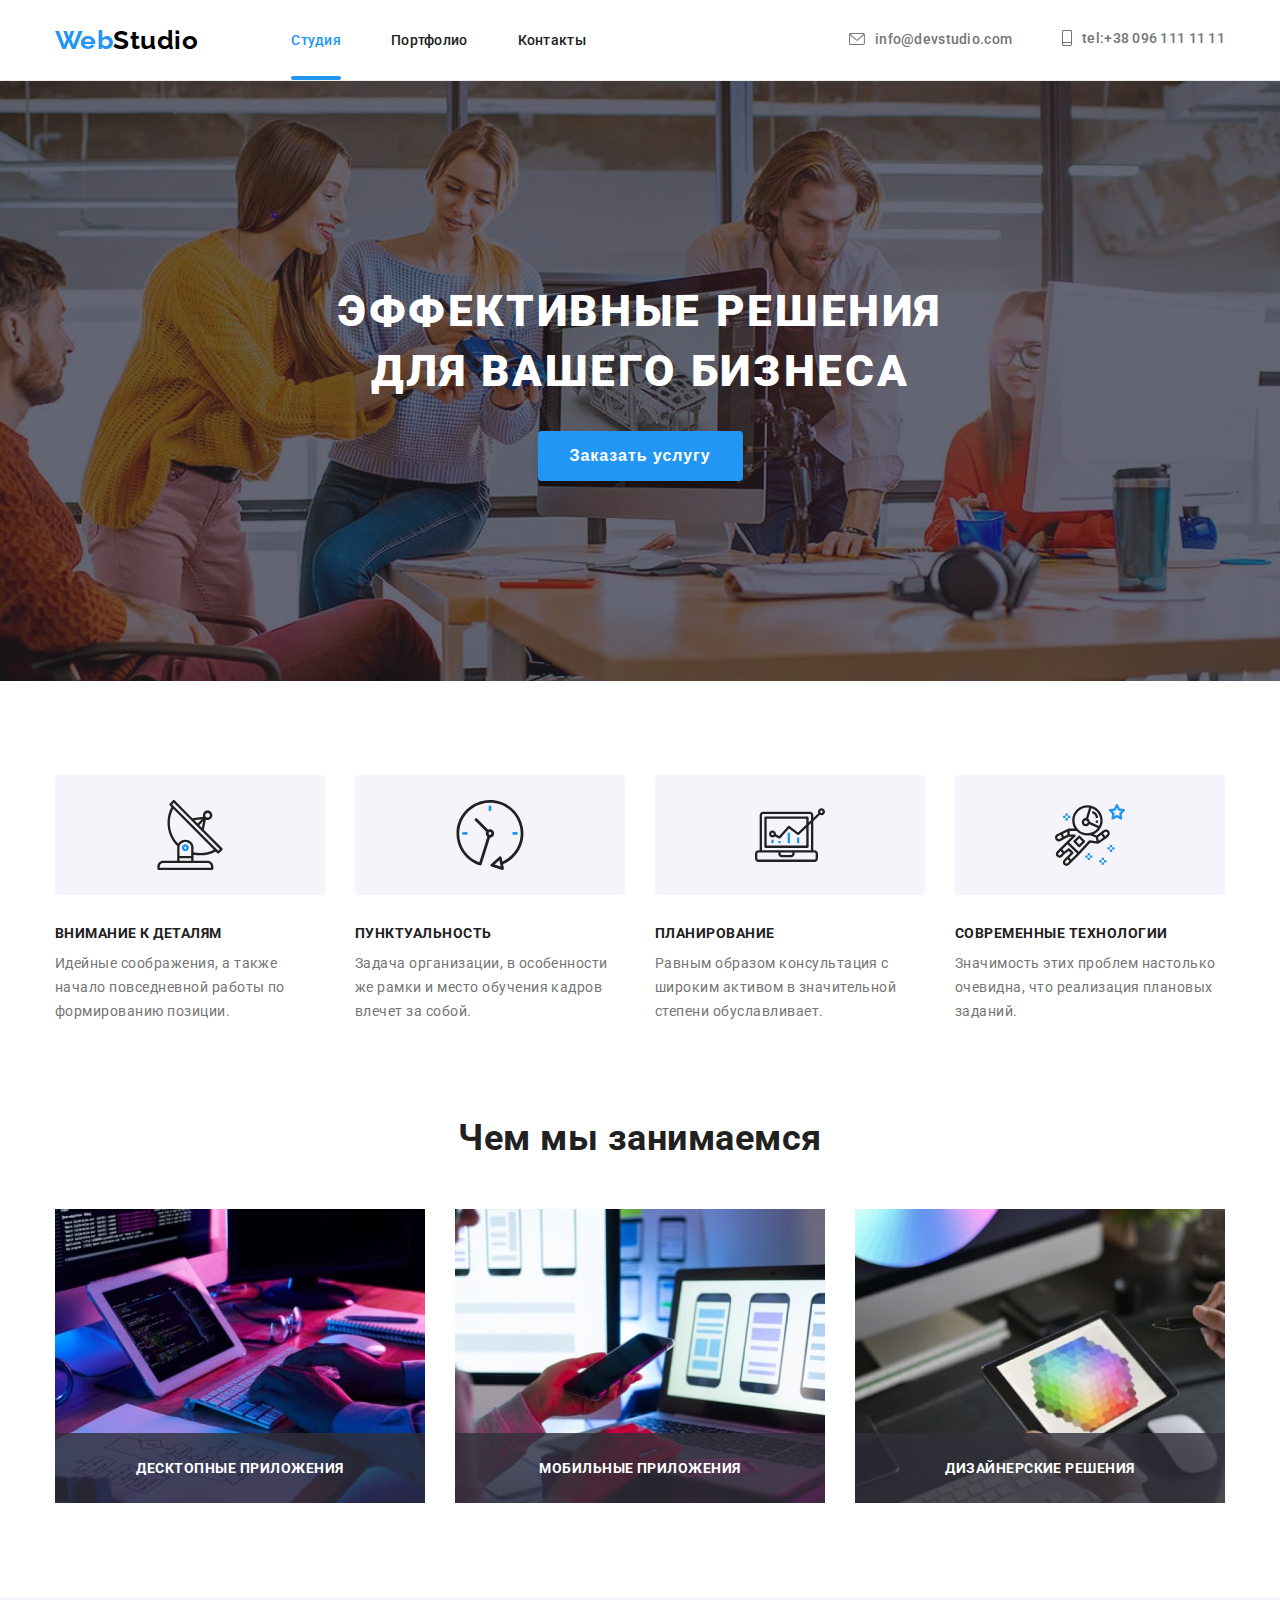
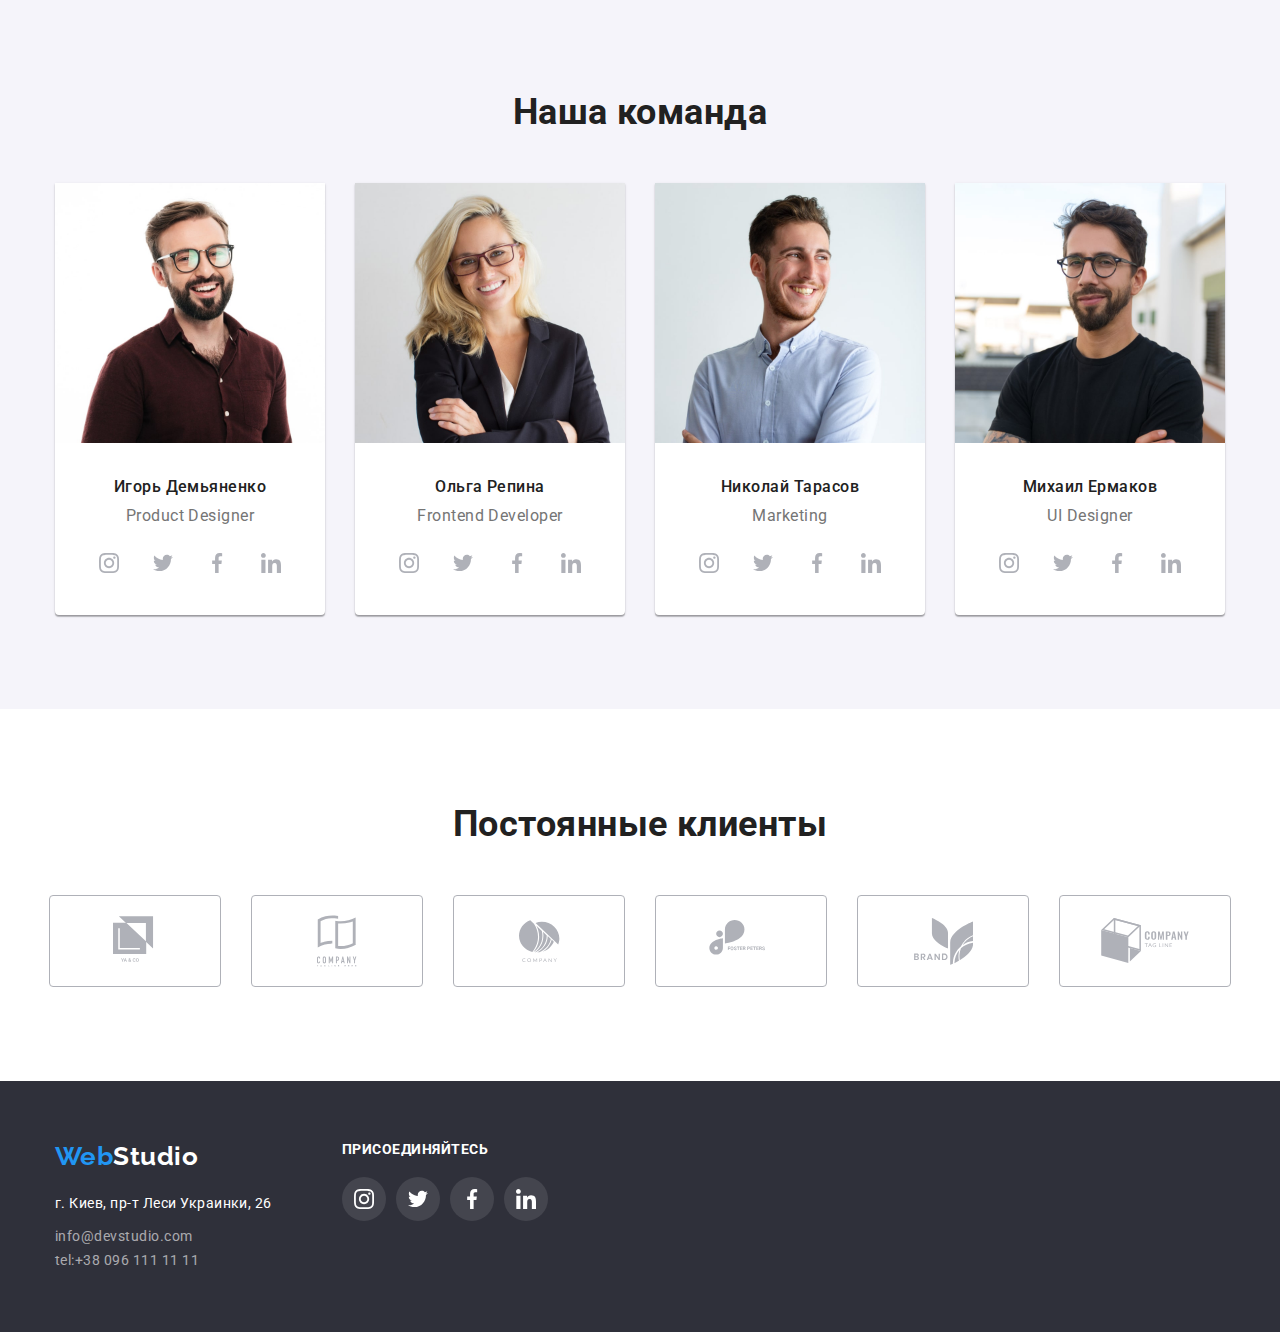
==== index.html @ bacd763f "клон репозитория 5" ====
<!DOCTYPE html>
<html lang="ru">
<head>
    
    <meta charset="UTF-8">
    <meta name="viewport" content="width=device-width, initial-scale=1.0">
    <title>Document</title>
    <link rel="stylesheet" href="https://cdnjs.com/libraries/modern-normalize" />
    <link rel="stylesheet" href="style.css" />
    <link rel="preconnect" href="https://fonts.gstatic.com">
    <link rel="preconnect" href="https://fonts.gstatic.com">
    <link href="https://fonts.googleapis.com/css2?family=Raleway:wght@700&family=Roboto:wght@400;500;700;900&display=swap"
        rel="stylesheet">
</head>
<body>
    <header>
        <!--Шапка сайта-->
        <div class="container main-nav">
        <nav class="all-nav">
        <a class="logo-header" href="index.html">Web<span class="logo-studio">Studio</span></a>
            <ul class="site-nav">
                <li class="list-nav"> <a class="nav-link current" href="index.html">Студия</a> </li>
                <li class="list-nav"> <a class="nav-link" href="portfolio.html">Портфолио</a>  </li>
                <li class="list-nav"> <a class="nav-link" href="">Контакты</a> </li>
            </ul>
        </nav>
    
        <ul class="nav-contacts">
            <li class="list-nav"> 
                <a class="contacts" href="mailto:info@devstudio.com">
                  <svg class="icon-contacts" width="16" height="12">
                      <use href="images/symbol-defs.svg#icon-envelope"></use>
                  </svg>  
                    info@devstudio.com </a> 
            </li>

            <li class="list-nav"> 
                <a class="contacts" href="tel:+380961111111"> 
                <svg class="icon-contacts" width="10" height="16">
                    <use href="images/symbol-defs.svg#icon-smartphone"></use>
                </svg>
                    tel:+38 096 111 11 11</a>
            </li>
        </ul>
        </div>
    </header>
<main>
    <!--блок герой-->
    <div class="overlay">
    <section class="hero-section" >
      <div class="container">
         <h1 class="hero-title"> Эффективные решения<br>для вашего бизнеса </h1>
        <button class="btn" type="button" data-modal-open> Заказать услугу </button>

        <!--Модальное окно-->

        <div class="backdrop is-hidden" data-modal>
            <div class="modal">
                
                <button class="btn-close" data-modal-close>
                   <img src="images/close.svg" alt="иконка закрыть">
                </button>
                
            </div>

        </div>


    </div>
    </section>
    </div>
    <section class="section-pluses">
        <!--Наши преимущества-->
        <div class="container">
        <h2 class="our-pluses">Наши преимущества</h2>
        <!--Нет на макете, будет потом скрыт-->
        <ul class="list-of-pluses">
            <li class="item-of-pluses">
               <div class="ground-of-icons">
                <svg class="icons-of-pluses">
                    <use href="images/symbol-defs.svg#icon-antenna-1"> </use>
                </svg>
            </div>
                <h3 class="comands-pluses">Внимание к деталям</h3>
                <p class="description-pluses"> Идейные соображения, а также начало повседневной работы по формированию позиции. </p>
            </li>
            <li class="item-of-pluses">
                <div class="ground-of-icons">
                <svg class="icons-of-pluses">
                    <use href="images/symbol-defs.svg#icon-clock-1"> </use>
                </svg>
                </div>
                <h3 class="comands-pluses">Пунктуальность</h3>
                <p class="description-pluses">Задача организации, в особенности же рамки и место обучения кадров влечет за собой.</p>
            </li>
            <li class="item-of-pluses">
                <div class="ground-of-icons">
                <svg class="icons-of-pluses">
                    <use href="images/symbol-defs.svg#icon-diagram-1"> </use>
                </svg>
                </div>
                <h3 class="comands-pluses">Планирование</h3>
                <p class="description-pluses">Равным образом консультация с широким активом в значительной степени обуславливает.</p>
            </li>
            <li class="item-of-pluses">
                <div class="ground-of-icons">
                <svg class="icons-of-pluses">
                    <use href="images/symbol-defs.svg#icon-astronaut-1"> </use>
                </svg>
                </div>
                <h3 class="comands-pluses">Современные технологии</h3>
                <p class="description-pluses">Значимость этих проблем настолько очевидна, что реализация плановых заданий.</p>
            </li>
        </ul>
        </div>
    </section>

    <!--Чем мы занимаемся-->
    <section class="block-we-do">
        <div class="container"> 
        <h2 class="we-do">Чем мы занимаемся</h2>
        <ul class="list-we-do">
            <li class="item-we-do">
                <div class="picture-title">
                <img src="images/box1-min.jpg" 
                alt="человек вводит алгоритм на планшете"
                width="370" />
                <p class="text-title">Десктопные приложения</p>
                </div>
            </li>
            <li class="item-we-do">
                <div class="picture-title">
                <img src="images/box2-min.jpg" 
                alt="человек держит смартфон"
                width="370" />
                <p class="text-title">Мобильные приложения</p>
                </div>
            </li>
            <li class="item-we-do">
                <div class="picture-title">
                <img src="images/box3-min.jpg" 
                alt="человек подбирает цветовую палитру на планшете"
                width="370" />
                <p class="text-title">Дизайнерские решения</p>
                </div>
            </li>
        </ul>
        </div>
    </section>

<!--Наша команда-->
    <section class="comands">
        <div class="container">
        <h2 class="our-comands">Наша команда</h2>
        <ul class="list-team">
            <li class="item-team">
                <div class="fond-card">
                <img 
                src="images/team_card1-min.jpg" 
                alt="сотрудник №1 мужчина в очках и в рубашке"
                width="270"/>
                <h3 class="name-team">Игорь Демьяненко</h3>
                <p class="profession">Product Designer</p>
                
              
                <ul class="team-link-list">
                    <li class="type-link">
                        <a class="team-soc-link" href="">
                            <svg class="item-soc-link">
                                <use href="images/symbol-defs.svg#icon-instagram-2"></use>
                            </svg>
                        </a>
                    </li>

                    <li class="type-link">
                        <a class="team-soc-link" href="">
                            <svg class="item-soc-link">
                                <use href="images/symbol-defs.svg#icon-twitter-1"></use>
                            </svg>
                        </a>

                    </li>

                    <li class="type-link">
                        <a class="team-soc-link" href="">
                            <svg class="item-soc-link">
                                <use href="images/symbol-defs.svg#icon-facebook-1"></use>
                            </svg>
                        </a>

                    </li>

                    <li class="type-link">
                        <a class="team-soc-link" href="">
                            <svg class="item-soc-link">
                                <use href="images/symbol-defs.svg#icon-linkedin-1"></use>
                            </svg>
                        </a>

                    </li>

                </ul>

              
                </div>
            </li>
            <li class="item-team">
                <div class="fond-card">
                <img 
                src="images/team_card2-min.jpg" 
                alt="сотрудник №2 женщина в очках и в пиджаке" 
                width="270"/>
                <h3 class="name-team">Ольга Репина</h3>
                <p class="profession">Frontend Developer</p>

                <ul class="team-link-list">
                    <li class="type-link">
                        <a class="team-soc-link" href="">
                            <svg class="item-soc-link">
                                <use href="images/symbol-defs.svg#icon-instagram-2"></use>
                            </svg>
                        </a>
                    </li>
                
                    <li class="type-link">
                        <a class="team-soc-link" href="">
                            <svg class="item-soc-link">
                                <use href="images/symbol-defs.svg#icon-twitter-1"></use>
                            </svg>
                        </a>
                
                    </li>
                
                    <li class="type-link">
                        <a class="team-soc-link" href="">
                            <svg class="item-soc-link">
                                <use href="images/symbol-defs.svg#icon-facebook-1"></use>
                            </svg>
                        </a>
                
                    </li>
                
                    <li class="type-link">
                        <a class="team-soc-link" href="">
                            <svg class="item-soc-link">
                                <use href="images/symbol-defs.svg#icon-linkedin-1"></use>
                            </svg>
                        </a>
                
                    </li>
                
                </ul>

                </div>
            </li>
            <li class="item-team">
                <div class="fond-card">
                <img 
                src="images/team_card3-min.jpg" 
                alt="сотрудник №3 мужчина в рубашке"
                width="270"/>           
                <h3 class="name-team">Николай Тарасов</h3>
                <p class="profession">Marketing</p>

                <ul class="team-link-list">
                    <li class="type-link">
                        <a class="team-soc-link" href="">
                            <svg class="item-soc-link">
                                <use href="images/symbol-defs.svg#icon-instagram-2"></use>
                            </svg>
                        </a>
                    </li>
                
                    <li class="type-link">
                        <a class="team-soc-link" href="">
                            <svg class="item-soc-link">
                                <use href="images/symbol-defs.svg#icon-twitter-1"></use>
                            </svg>
                        </a>
                
                    </li>
                
                    <li class="type-link">
                        <a class="team-soc-link" href="">
                            <svg class="item-soc-link">
                                <use href="images/symbol-defs.svg#icon-facebook-1"></use>
                            </svg>
                        </a>
                
                    </li>
                
                    <li class="type-link">
                        <a class="team-soc-link" href="">
                            <svg class="item-soc-link">
                                <use href="images/symbol-defs.svg#icon-linkedin-1"></use>
                            </svg>
                        </a>
                
                    </li>
                
                </ul>

                </div>
            </li>
            <li class="item-team">
                <div class="fond-card">
                <img src="images/team_card4-min.jpg" 
                alt="сотрудник №4 мужчина в очках и в футболке"
                width="270"/>
                <h3 class="name-team">Михаил Ермаков</h3>
                <p class="profession">UI Designer</p>

                <ul class="team-link-list">
                    <li class="type-link">
                        <a class="team-soc-link" href="">
                            <svg class="item-soc-link">
                                <use href="images/symbol-defs.svg#icon-instagram-2"></use>
                            </svg>
                        </a>
                    </li>
                
                    <li class="type-link">
                        <a class="team-soc-link" href="">
                            <svg class="item-soc-link">
                                <use href="images/symbol-defs.svg#icon-twitter-1"></use>
                            </svg>
                        </a>
                
                    </li>
                
                    <li class="type-link">
                        <a class="team-soc-link" href="">
                            <svg class="item-soc-link">
                                <use href="images/symbol-defs.svg#icon-facebook-1"></use>
                            </svg>
                        </a>
                
                    </li>
                
                    <li class="type-link">
                        <a class="team-soc-link" href="">
                            <svg class="item-soc-link">
                                <use href="images/symbol-defs.svg#icon-linkedin-1"></use>
                            </svg>
                        </a>
                
                    </li>
                
                </ul>

                </div>
            </li>
        </ul>
        </div>
    </section>

<!--Постоянные клиенты-->

<section class="regular-clients" >
    <div class="container">
    <h2 class="title-clients">Постоянные клиенты</h2> 
        <ul class="list-clients">
            <li class="client-type">
                <a class="client-link" href="">
                    <svg class="icon-client" width="44.27" height="49.23">
                    <use href="images/symbol-defs.svg#icon-logo-1" ></use>
                    </svg>
                </a>
            </li>

            <li class="client-type">
                <a class="client-link" href="">
                    <svg class="icon-client"  width="40" height="52">
                        <use href="images/symbol-defs.svg#icon-logo-2"></use>
                    </svg>
                </a>
            </li>

            <li class="client-type">
                <a class="client-link" href="">
                    <svg class="icon-client" width="41" height="42.6">
                        <use href="images/symbol-defs.svg#icon-logo-3"></use>
                    </svg>
                </a>
            </li>

            <li class="client-type">
                <a class="client-link" href="">
                    <svg class="icon-client" width="79.66" height="42.02">
                        <use href="images/symbol-defs.svg#icon-logo-4"></use>
                    </svg>
                </a>
            </li>

            <li class="client-type">
                <a class="client-link" href="">
                    <svg class="icon-client" width="59" height="47">
                        <use href="images/symbol-defs.svg#icon-logo-5"></use>
                    </svg>
                </a>
            </li>

            <li class="client-type">
                <a class="client-link" href="">
                    <svg class="icon-client" width="88.48" height="45.44">
                        <use href="images/symbol-defs.svg#icon-logo-6"></use>
                    </svg>
                </a>
            </li>
        </ul>
    </div>
</section>


</main>

<footer class="block-foot">
<div class="container">
    <div class="general-block">
    <div class="general-block1">
        <div class="footer-contacts">
        <a class="logo-footer" href="index.html">Web<span class="logo-studio">Studio</span></a>
        <ul class="foot-address">
            <li>
            <address class="address"> г. Киев, пр-т Леси Украинки, 26 </address>
            </li>
            <li> <a class="foot-contacts" href="mailto:info@devstudio.com"> info@devstudio.com </a> </li>
            <li> <a class="foot-contacts" href="tel:+380961111111"> tel:+38 096 111 11 11 </a> </li>
        </ul>
        </div>
    </div>
   
    <!--добавление блока соц. сети-->


    <div class="general-block2">
    
        
        <h2 class="social-title">Присоединяйтесь</h2>
        
        <ul class="social-list">
            <li class="social-list-links">
                <a class="social-link" href="">
                <svg class="social-items">
                    <use href="images/symbol-defs.svg#icon-instagram-2"></use>
                </svg>
                </a>
            </li>

            <li class="social-list-links">
                <a class="social-link" href="">
                <svg class="social-items">
                    <use href="images/symbol-defs.svg#icon-twitter-1"></use>
                </svg>
                </a>
            </li>

            <li class="social-list-links">
                <a class="social-link"  href="">
                <svg class="social-items">
                    <use href="images/symbol-defs.svg#icon-facebook-1"></use>
                </svg>
                </a>
            </li>

            <li class="social-list-links">
                <a class="social-link" href="">
                <svg class="social-items">
                    <use href="images/symbol-defs.svg#icon-linkedin-1"></use>
                </svg>
                </a>
            </li>
        </ul>
    
    </div>
  

    </div>
</div>
</footer>
<script src="./js/modal.js"></script>   
</body>
</html>
---- style.css ----
:root {
  --background-color: #ffffff;
  --main-text-color: #212121;
  --text-color: #000000;
  --additional-text-color: #757575;
  --active-color: #2196f3;
  --background-hero: #2f303a;
  --background-overlay: #c4c4c4;
  --background-icons: #f5f4fa;
}

body {
  background-color: var(--background-color);
  color: var(--additional-text-color);
  font-family: Roboto, sans-serif;
  font-style: normal;
  font-weight: normal;
  letter-spacing: 0.03em;
  margin: 0;
}

ul,
a {
  list-style: none;
  text-decoration: none;
}

.container {
  width: 1200px;
  margin-left: auto;
  margin-right: auto;
  padding: 0 15px;
  box-sizing: border-box;
}
header {
  border-bottom: 1px solid #ececec;
}
/*шапка сайта*/

li {
  margin: 0;
}
.main-nav,
.all-nav {
  display: flex;
  align-items: center;
}

.site-nav {
  display: flex;
  margin: 0 0 0 93px;
  padding-left: 0;
}
.site-nav .list-nav:not(:last-child) {
  margin-right: 50px;
}
.site-nav .nav-link {
  display: block;

  font-weight: 500;
  font-size: 14px;
  line-height: 16px;
  letter-spacing: 0.02em;
  color: var(--main-text-color);

  padding: 32px 0;
  transition: transform 250ms cubic-bezier(0.4, 0, 0.2, 1);
  transition-property: background-color;
}

.site-nav .nav-link:hover,
.site-nav .nav-link:focus,
.site-nav .nav-link:active,
.site-nav .nav-link.current {
  color: var(--active-color);
}

.nav-contacts {
  display: flex;
  margin-left: auto;
  margin-top: 0;
  margin-bottom: 0;
}

.nav-contacts .contacts {
  color: var(--additional-text-color);
  font-weight: 500;
  font-size: 14px;
  line-height: 16px;
  letter-spacing: 0.02em;
  transition: transform 250ms cubic-bezier(0.4, 0, 0.2, 1);
  transition-property: background-color;
}

.nav-contacts .list-nav + .list-nav {
  margin-left: 50px;
}

.nav-contacts .contacts:hover,
.nav-contacts .contacts:focus,
.nav-contacts .contacts:active {
  color: var(--active-color);
}

.contacts {
  display: inline-flex;
  justify-content: center;
  align-items: center;
}

.icon-contacts {
  padding: 0;
  margin-right: 10px;
  fill: currentColor;
}

.nav-link {
  display: inline-block;
  position: relative;
  text-decoration: none;
  transition: transform 250ms cubic-bezier(0.4, 0, 0.2, 1);
  transition-property: background-color;
}
.nav-link:hover::before,
.nav-link:focus::before,
.nav-link.current::before {
  display: block;
  position: absolute;
  content: "";
  width: 100%;
  height: 4px;
  top: 76px;
  background: var(--active-color);
  border-radius: 2px;
}

/* оформление логотипа */

.logo-header,
.logo-footer {
  font-family: Raleway;
  font-weight: bold;
  font-size: 26px;
  color: var(--active-color);
}
.logo-header > .logo-studio {
  color: var(--text-color);
}
.logo-footer > .logo-studio {
  color: var(--background-color);
}

/* Блок-герой */

.overlay {
  height: 600px;
  max-width: 1600px;
  margin-left: auto;
  margin-right: auto;
  background-color: var(--background-overlay);
  background-image: linear-gradient(
      to right,
      rgba(47, 48, 58, 0.4),
      rgba(47, 48, 58, 0.4)
    ),
    url(images/img-min.jpg), url(images/img-overlay-min.jpg);
  background-repeat: no-repeat;
  background-size: cover;
  background-position: center;
}

/*модальное окно*/

.backdrop {
  position: fixed;
  top: 0;
  left: 0;

  width: 100%;
  height: 100%;
  background-color: rgba(0, 0, 0, 0.2);

  opacity: 1;
  z-index: 1;
}

.backdrop.is-hidden {
  opacity: 0;
  pointer-events: none;
}

.modal {
  position: absolute;
  top: 50%;
  left: 50%;
  transform: translate(-50%, -50%);

  width: 528px;
  height: 581px;

  background-color: var(--background-color);
}

.btn-close {
  background-color: var(--background-color);
  margin: 8px;
  padding: 0;
  float: right;
  border: none;
}

.hero-section {
  text-align: center;
  align-items: center;
  padding-top: 200px;
  padding-bottom: 200px;
}

.hero-title {
  font-weight: 900;
  font-size: 44px;
  line-height: 60px;
  letter-spacing: 0.06em;
  text-transform: uppercase;
  color: var(--background-color);
  text-align: center;
  align-items: center;

  margin: 0;
}

.btn {
  font-weight: bold;
  font-size: 16px;
  line-height: 30px;
  display: inline-block;
  letter-spacing: 0.06em;
  background-color: var(--active-color);
  color: var(--background-color);
  cursor: pointer;
  padding: 10px 32px;
  margin-top: 30px;
  margin-right: 0;
  border-style: none;
  outline: none;
  box-shadow: 0px 4px 4px rgba(0, 0, 0, 0.15);
  border-radius: 4px;
}

/*блок наши преимущества*/

.section-pluses .list-of-pluses {
  display: flex;
}
.section-pluses {
  padding: 94px 0;
}

/*скрытие заголовков*/
.our-pluses,
.portfolio,
.selection-works,
.studio-projects,
.visually-hidden {
  position: absolute;
  clip: rect(0 0 0 0);
  width: 1px;
  height: 1px;
  margin: -1px;
}

.list-of-pluses {
  margin: 0;
  padding: 0;
}
.list-of-pluses .item-of-pluses:not(:last-child) {
  margin-right: 30px;
}
.item-of-pluses {
  width: 270px;
}

.comands-pluses {
  font-weight: bold;
  font-size: 14px;
  line-height: 16px;
  text-transform: uppercase;
  color: var(--main-text-color);

  padding-bottom: 10px;
  margin: 0;
}

.description-pluses {
  font-size: 14px;
  line-height: 24px;
  color: var(--additional-text-color);
  margin: 0;
}

.ground-of-icons {
  display: inline-flex;
  width: 270px;
  height: 120px;
  background-color: var(--background-icons);
  border-radius: 4px;
  align-items: center;
  justify-content: center;
  margin-bottom: 30px;
}

.icons-of-pluses {
  width: 70px;
  height: 70px;
}

/*Блок чем мы занимаемся*/

.block-we-do {
  padding: 0 0 94px 0;
}

.we-do,
.our-comands,
.title-clients {
  font-weight: bold;
  font-size: 36px;
  line-height: 42px;
  text-align: center;
  color: var(--main-text-color);
  margin: 0;
  padding-bottom: 50px;
}

.list-we-do {
  display: flex;
  margin: 0;
}

.list-we-do,
.list-team {
  padding: 0;

  display: flex;
  align-items: center;
}

img {
  display: blok;
  max-width: 100%;
  height: auto;
}

.list-we-do .item-we-do:not(:last-child) {
  margin-right: 30px;
}

.picture-title {
  display: flex;

  position: relative;
  overflow: hidden;
}

.picture-title > .text-title {
  position: absolute;
  bottom: 0;
  left: 0;
  margin: 0;

  width: 370px;
  height: 70px;
  font-weight: bold;
  font-size: 14px;
  line-height: 16px;
  text-align: center;
  text-transform: uppercase;
  background-color: rgba(47, 48, 58, 0.8);
  color: var(--background-color);

  display: inline-flex;
  justify-content: center;
  align-items: center;
}

/*наша команда*/

.comands {
  background-color: #f5f4fa;
  padding: 94px 0;
  display: flex;
}
.list-team {
  margin: 0;
}
.list-team .item-team:not(:last-child) {
  margin-right: 30px;
}

.fond-card {
  background: #ffffff;
  box-shadow: 0px 1px 3px rgba(0, 0, 0, 0.12), 0px 1px 1px rgba(0, 0, 0, 0.14),
    0px 2px 1px rgba(0, 0, 0, 0.2);
  border-radius: 0px 0px 4px 4px;
}

.name-team {
  font-weight: 500;
  font-size: 16px;
  line-height: 19px;
  color: var(--main-text-color);

  text-align: center;
  padding-top: 30px;
  margin: 0;
}

.profession {
  font-size: 16px;
  line-height: 19px;
  color: var(--additional-text-color);

  text-align: center;
  padding: 10px 0 16px;
  margin: 0;
}

.team-link-list {
  display: flex;
  justify-content: center;
  align-items: center;
  margin: 0;
  padding: 0 0 30px;
}

.team-soc-link {
  display: flex;
  justify-content: center;
  align-items: center;
  width: 44px;
  height: 44px;
  background-color: var(--background-color);
  transition: transform 250ms cubic-bezier(0.4, 0, 0.2, 1);
}
.team-soc-link:hover,
.team-soc-link:focus {
  background-color: var(--active-color);
  border-radius: 50%;
  transition: transform 250ms cubic-bezier(0.4, 0, 0.2, 1);
  transition-property: background-color;
}

.item-soc-link {
  width: 20px;
  height: 20px;
  fill: #afb1b8;
  transition: transform 250ms cubic-bezier(0.4, 0, 0.2, 1);
  transition-property: background-color;
}

.team-soc-link:hover .item-soc-link,
.team-soc-link:focus .item-soc-link {
  fill: var(--background-color);
}

.type-link:not(:last-child) {
  margin-right: 10px;
}

/*постоянные клиенты*/

.regular-clients {
  padding-top: 94px;
  padding-bottom: 94px;
}

.list-clients {
  display: flex;
  padding: 0;
  margin: 0;
  justify-content: center;
}

.client-link {
  display: flex;
  justify-content: center;
  align-items: center;

  width: 170px;
  height: 90px;
  border: 1px solid #afb1b8;
  border-radius: 4px;
  color: #afb1b8;
  transition: transform 250ms cubic-bezier(0.4, 0, 0.2, 1);
  transition-property: background-color;
}

.icon-client {
  fill: currentColor;
}

.client-link:focus,
.client-link:hover {
  color: var(--active-color);
  border-color: var(--active-color);
}

.client-type:not(:last-child) {
  margin-right: 30px;
}

/*футер*/

.block-foot {
  background-color: #2f303a;
  padding-top: 60px;
  padding-bottom: 60px;
}

.general-block {
  display: flex;
}

.general-block2 {
  display: inline-block;
  margin-left: 70px;
  flex-wrap: wrap;
}

.foot-address {
  margin: 0;
  padding: 20px 0 0;
}
.address {
  font-style: normal;
  font-size: 14px;
  line-height: 24px;
  color: var(--background-color);
  padding-bottom: 9px;
}

.foot-contacts {
  font-size: 14px;
  line-height: 24px;
  color: rgba(255, 255, 255, 0.6);
  padding-top: 9px;
}

.social-title {
  font-weight: bold;
  font-size: 14px;
  line-height: 16px;
  text-transform: uppercase;
  color: var(--background-color);
  margin: 0;
  padding-bottom: 20px;
}

.social-list {
  display: inline-flex;
  flex-wrap: wrap;
  margin: 0;
  padding: 0;
}

.social-link {
  display: flex;
  justify-content: center;
  align-items: center;
  height: 44px;
  width: 44px;
  border-radius: 50%;
  background-color: rgba(255, 255, 255, 0.1);
  transition: transform 250ms cubic-bezier(0.4, 0, 0.2, 1);
  transition-property: background-color;
}

.social-items {
  width: 20px;
  height: 20px;
  fill: var(--background-color);
}

.social-link:focus,
.social-link:hover {
  background-color: var(--active-color);
}

.social-list-links:not(:last-child) {
  margin-right: 10px;
}

/*страница портфолио*/

.offers-company {
  padding: 94px 0;
}

.btn-selection {
  display: flex;
  justify-content: center;
  margin: 0 0 50px 0;
  padding: 0;
  border-radius: 4px;
}
.btn-choice {
  font-family: Roboto, sans-serif;
  font-weight: 500;
  font-size: 16px;
  line-height: 26px;
  display: inline-block;
  font-style: normal;
  text-align: center;
  color: var(--main-text-color);
  background-color: #f5f4fa;
  cursor: pointer;
  border: 0;
  outline: none;
  padding: 6px 22px;
  border-radius: 4px;
}

.btn-choice:hover,
.btn-choice:focus {
  color: var(--background-color);
  background-color: var(--active-color);
  transition: transform 250ms cubic-bezier(0.4, 0, 0.2, 1);
}

.btn-selection .item-btn:not(:last-child) {
  margin-right: 8px;
}

/* блок проектов компании*/

.stud-projects {
  display: flex;
  flex-wrap: wrap;
  margin: 0;
  padding: 0;
}

.item-project {
  width: 370px;
  margin-right: 30px;
  margin-bottom: 30px;
}

.item-project:nth-child(3n) {
  margin-right: 0;
}

.item-project:nth-last-child(-n + 3) {
  margin-bottom: 0;
}

.card-decore {
  position: relative;
  overflow: hidden;
}

.context-card {
  background: #ffffff;
  border-right: 1px solid #eeeeee;
  border-bottom: 1px solid #eeeeee;
  border-left: 1px solid #eeeeee;
  box-sizing: border-box;
}

.decor-item {
  padding: 20px 24px;
}

.name-projects {
  font-weight: bold;
  font-size: 18px;
  line-height: 36px;
  letter-spacing: 0.06em;
  color: var(--main-text-color);
  margin: 0;
}

.type-projects {
  font-size: 16px;
  line-height: 30px;
  color: var(--additional-text-color);
  margin: 0;
}

.project-link:hover,
.project-link:focus {
  display: block;
  box-shadow: 0px 4px 4px rgba(0, 0, 0, 0.25);
  transition: transform 250ms cubic-bezier(0.4, 0, 0.2, 1);
}

/*Выкатка голубого фона на карточке*/

.card-overlay {
  position: absolute;
  top: 0;
  left: 0;

  transform: translateY(100%);
  transition: transform 250ms cubic-bezier(0.4, 0, 0.2, 1);

  width: 100%;
  height: 100%;
  background: rgba(33, 150, 243, 0.9);

  font-size: 18px;
  line-height: 28px;

  color: var(--background-color);
  text-align: start;
  display: flex;
}
.overlay-description {
  padding: 63px 24px;
  margin: 0;
}

.context-card:hover .card-overlay {
  transform: translateY(0);
  opacity: 1;
  transition: transform 250ms cubic-bezier(0.4, 0, 0.2, 1);
}

.project-link:focus .card-overlay {
  transform: translateY(0);
  opacity: 1;
  transition: transform 250ms cubic-bezier(0.4, 0, 0.2, 1);
}
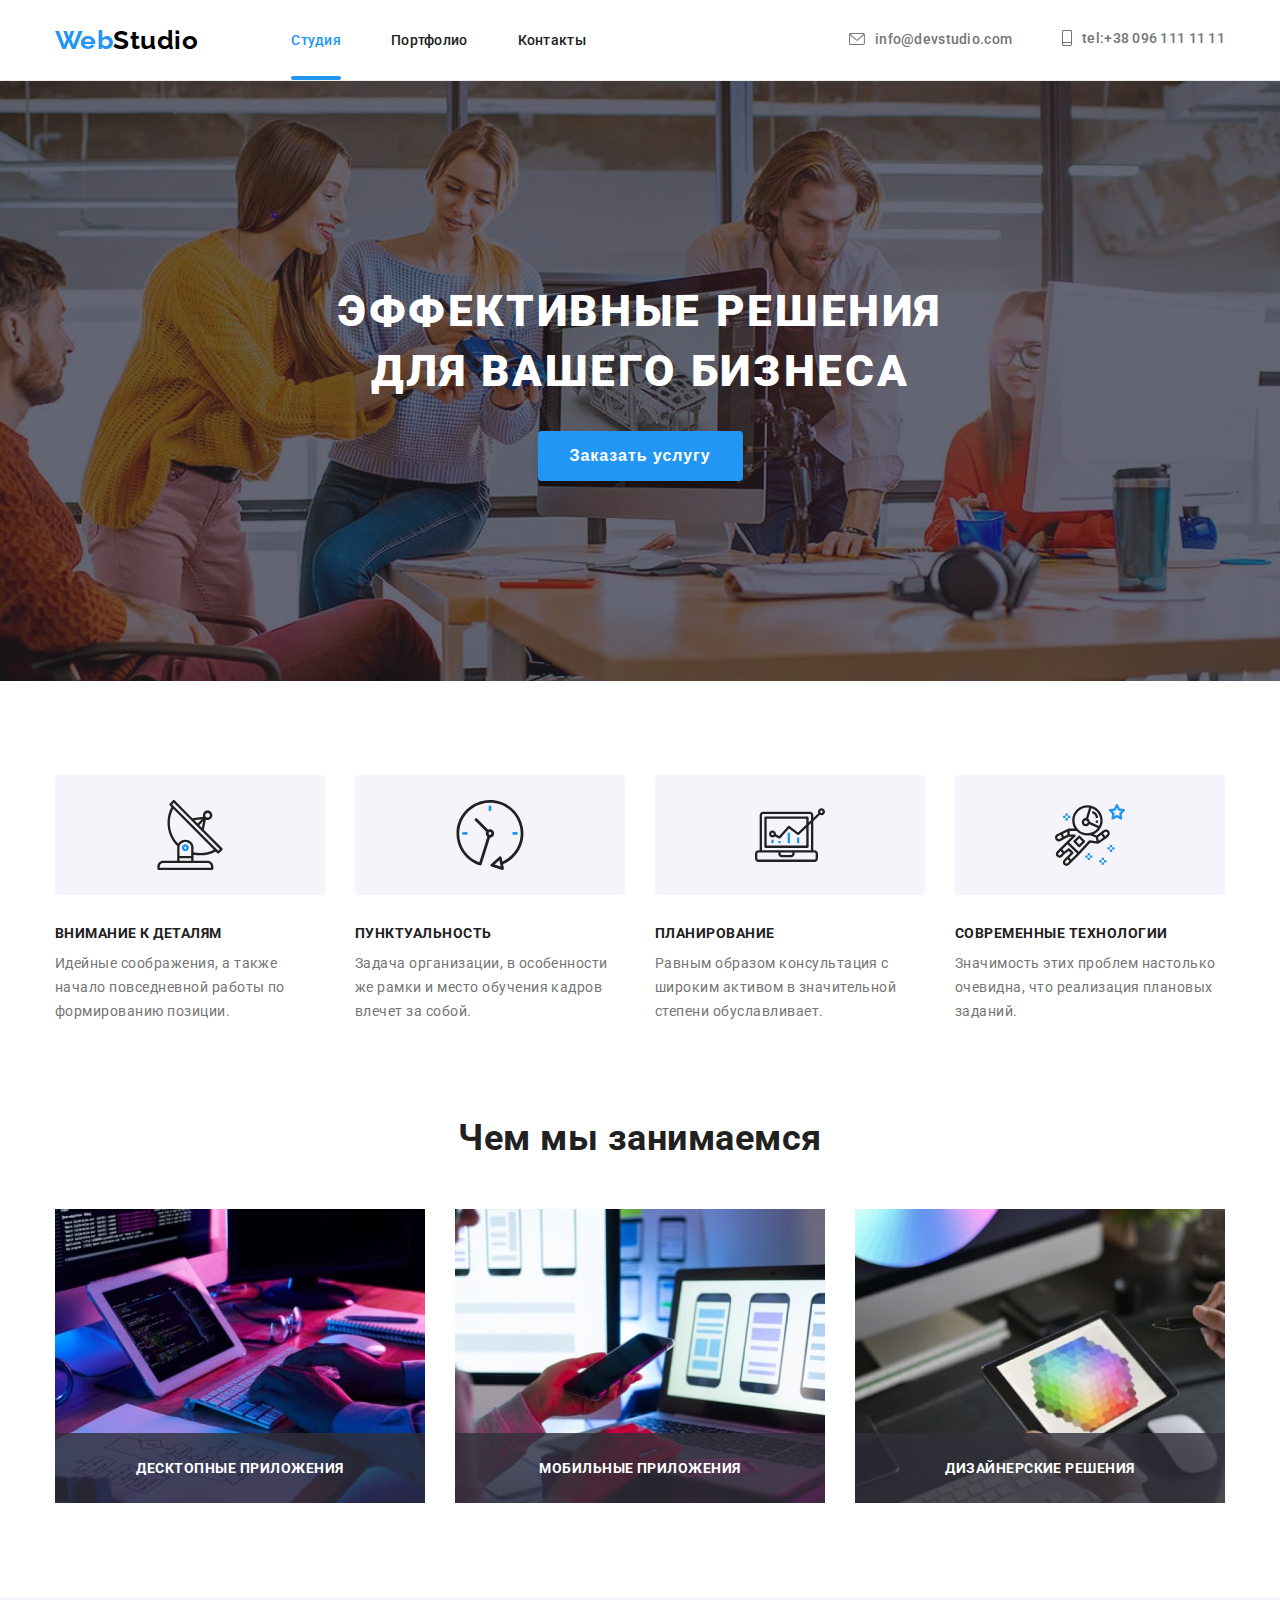
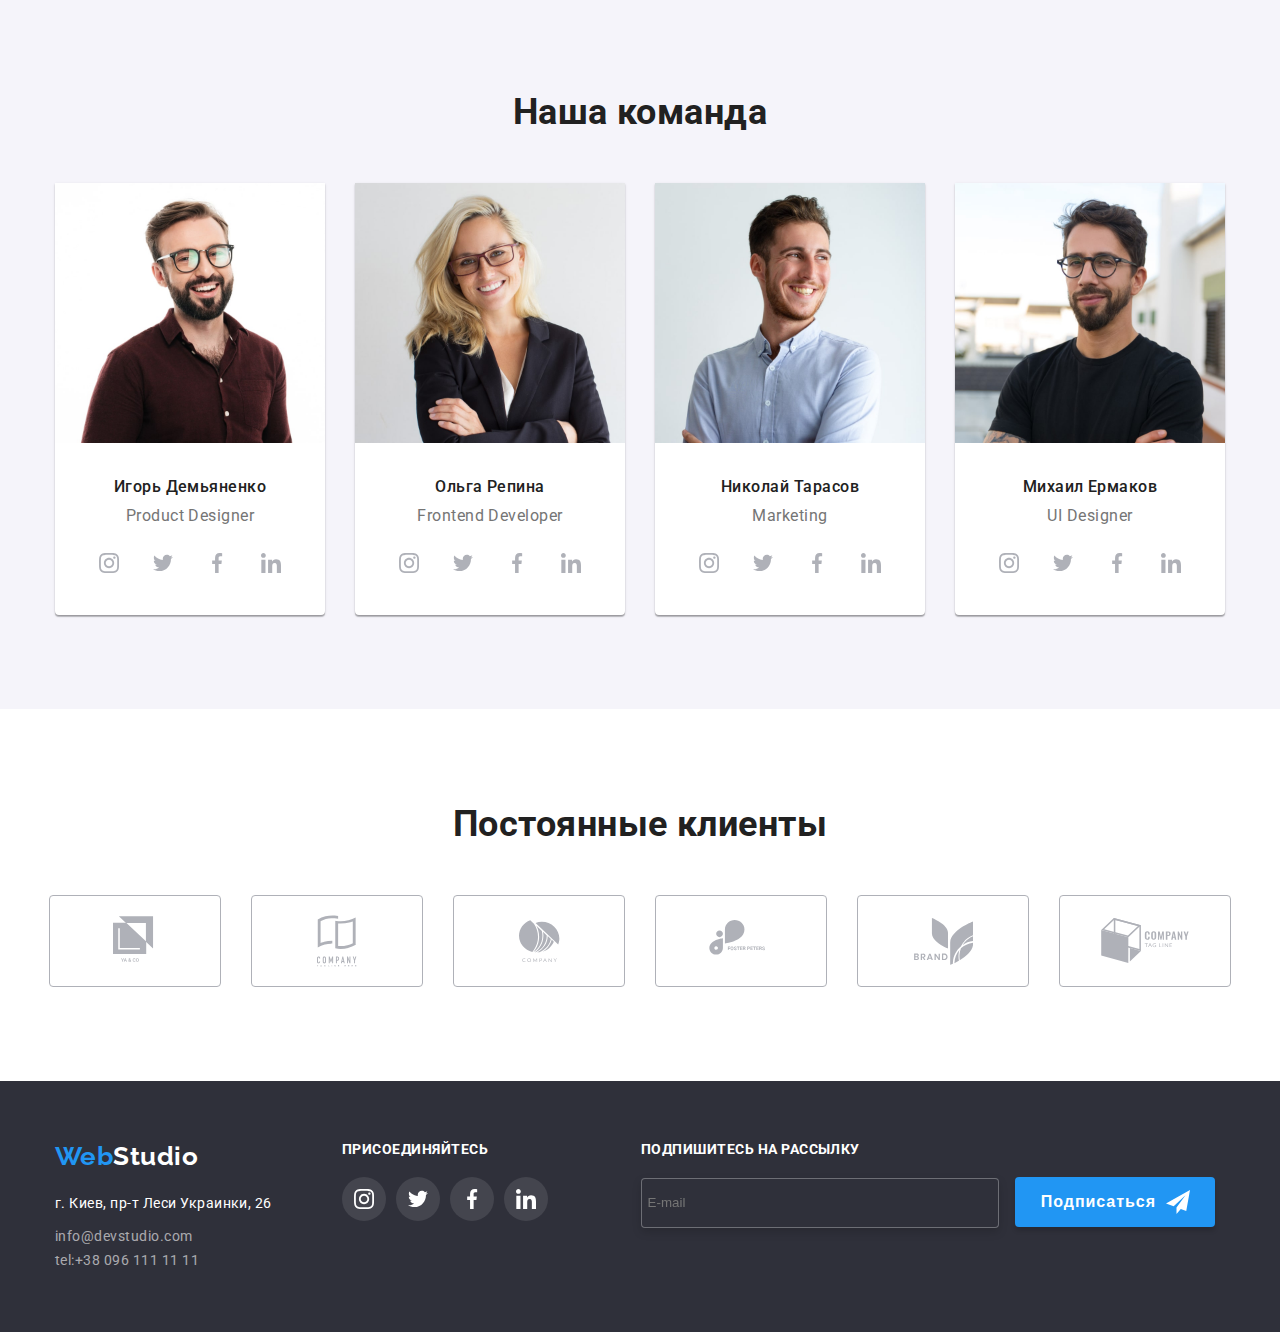
==== commit 7773f4da: "кнопка с иконкой" ====
--- a/index.html
+++ b/index.html
@@ -474,6 +474,19 @@
     
     </div>
   
+    <!--Добавление блока Подпишитесь на рассылку-->
+
+    <div class="general-block3">
+        <h2 class="social-title">Подпишитесь на рассылку</h2>
+        <form>
+            <label for="mail">
+                <input class="color-input" type="email" name="email" placeholder=" E-mail"/>
+            </label>
+            <button class="foot-btn" type="button">Подписаться</button>
+        </form>
+
+    </div>
+
 
     </div>
 </div>
--- a/style.css
+++ b/style.css
@@ -527,6 +527,54 @@
   flex-wrap: wrap;
 }
 
+.general-block3 {
+  display: inline-block;
+  margin-left: 93px;
+}
+
+.color-input {
+  width: 358px;
+  height: 50px;
+  border: 1px solid rgba(255, 255, 255, 0.3);
+  box-sizing: border-box;
+  filter: drop-shadow(0px 4px 4px rgba(0, 0, 0, 0.15));
+  border-radius: 4px;
+  background-color: #2f303a;
+}
+
+.foot-btn {
+  display: inline-flex;
+  align-items: center;
+  justify-content: center;
+
+  width: 200px;
+  height: 50px;
+
+  background: var(--active-color);
+  box-shadow: 0px 4px 4px rgba(0, 0, 0, 0.15);
+  border-radius: 4px;
+  border: none;
+  margin-left: 12px;
+
+  font-weight: bold;
+  font-size: 16px;
+  line-height: 30px;
+
+  text-align: center;
+  letter-spacing: 0.06em;
+
+  color: var(--background-color);
+}
+
+.foot-btn::after {
+  content: "";
+  width: 24px;
+  height: 24px;
+  margin-left: 10px;
+  background-image: url("images/icon-send.svg");
+  background-size: contain;
+}
+
 .foot-address {
   margin: 0;
   padding: 20px 0 0;
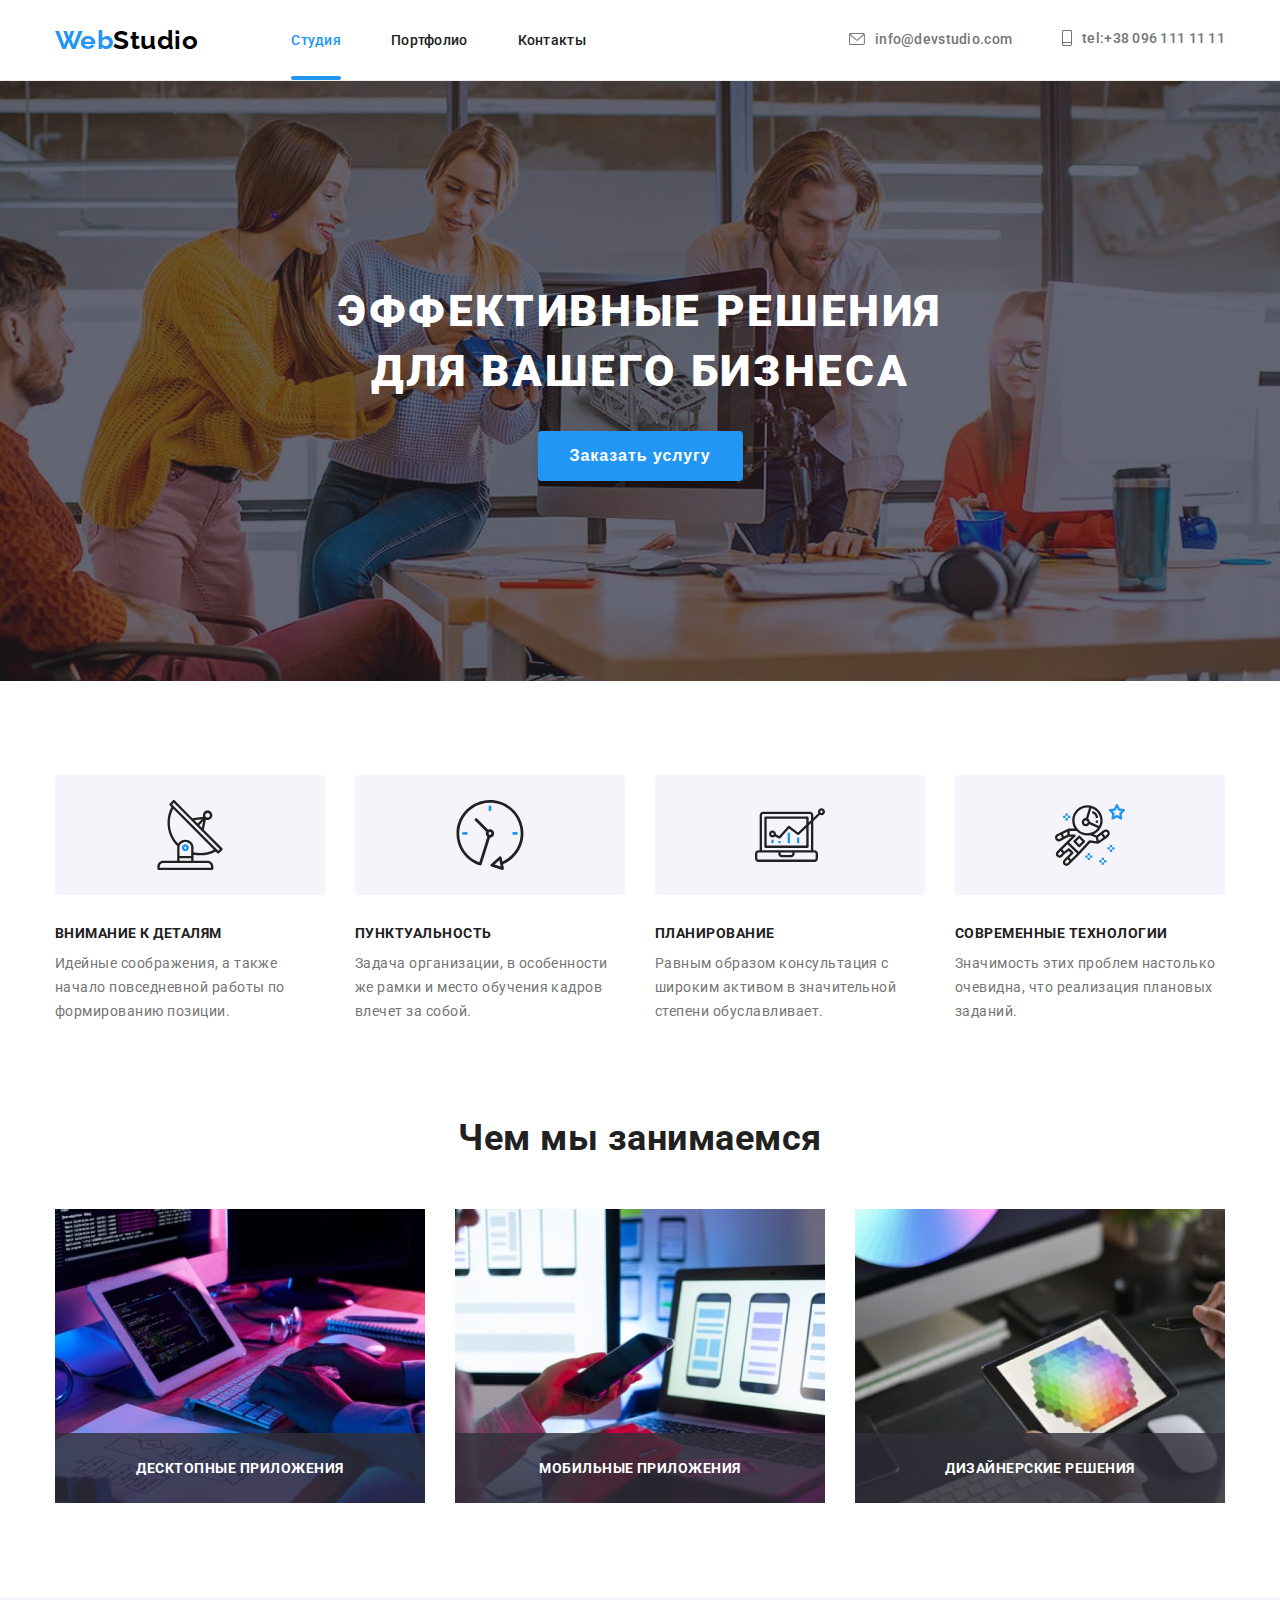
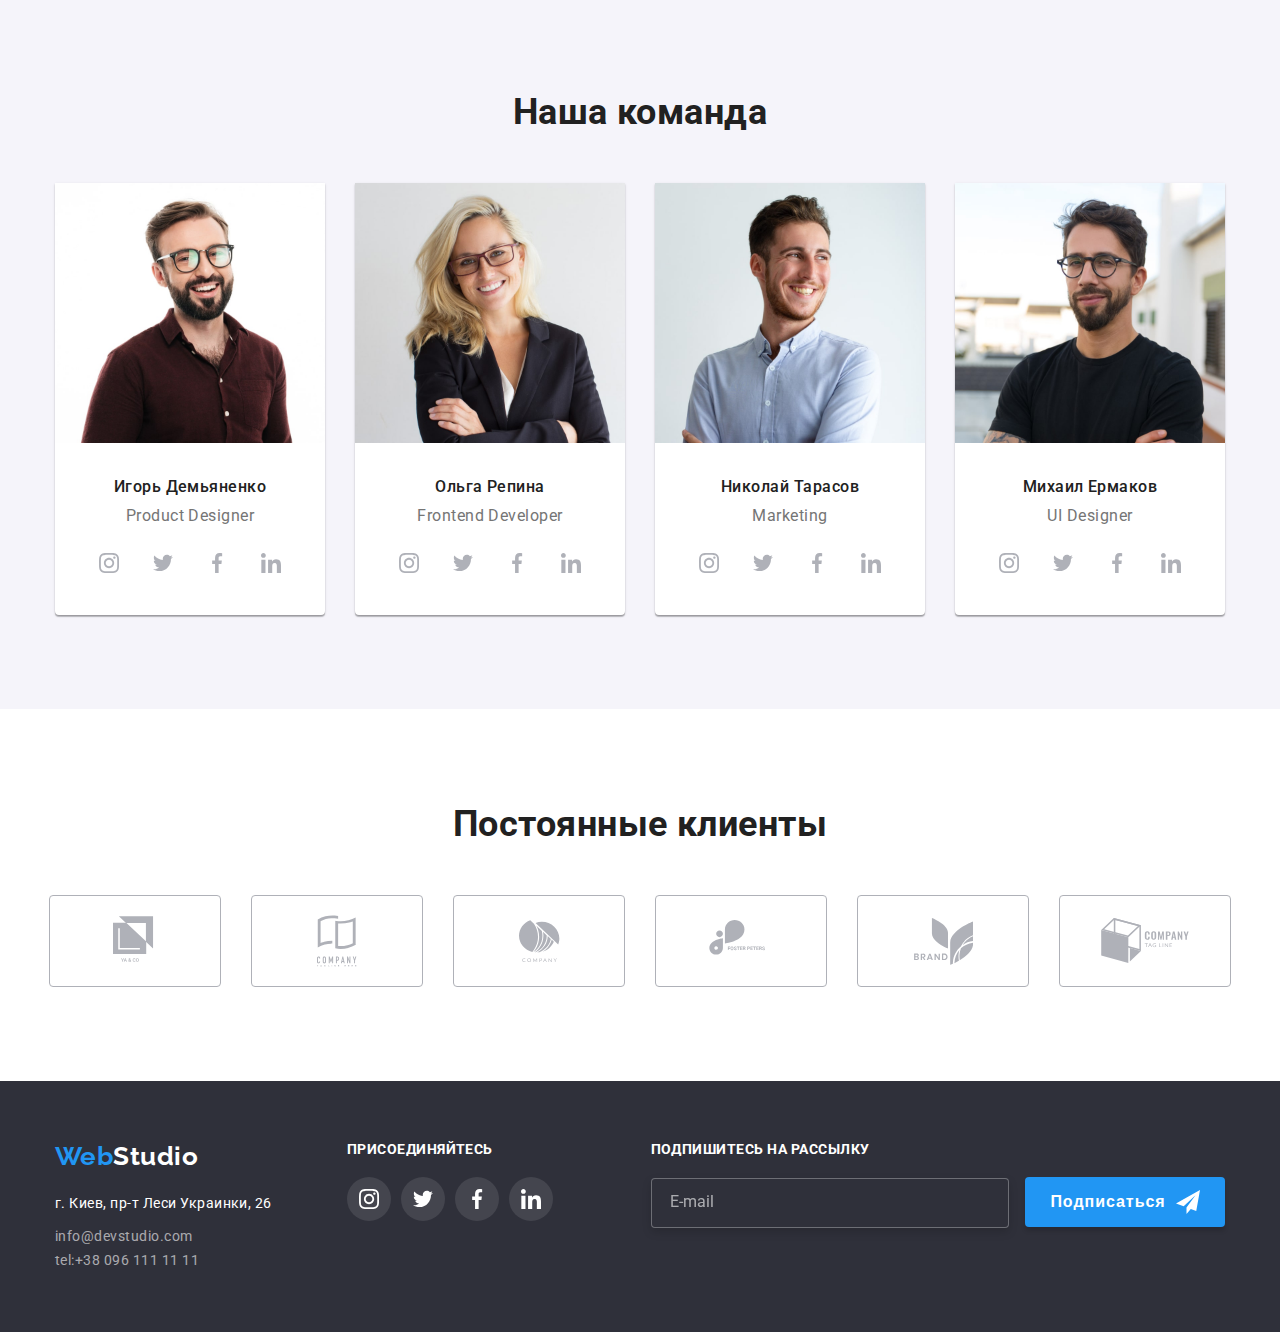
==== commit f7ee56ad: "дз6" ====
--- a/index.html
+++ b/index.html
@@ -55,14 +55,77 @@
         <!--Модальное окно-->
 
         <div class="backdrop is-hidden" data-modal>
+            
             <div class="modal">
-                
-                <button class="btn-close" data-modal-close>
-                   <img src="images/close.svg" alt="иконка закрыть">
+                <button class="btn-close" type="button" data-modal-close>
+                   <svg class="close-icon" width="30" height="30">
+                       <use href="images/symbol-defs.svg#icon-close"></use>
+                 </svg>
                 </button>
+            <form class="modal-form">
+                <p class="form-title">Оставьте свои данные, мы вам перезвоним</p>
+
+                <div class="form-field">
+                    <label for="user_name" class="form-label">
+                        <span class="text-label">Имя</span>
+                    <div class="form-svg">
+                        <input type="text" name="username" id="user_name" class="form-input" />
+                        <svg class="form-icon" width="18" height="18">
+                             <use href="images/symbol-defs.svg#icon-person-black"></use>
+                        </svg>
+                    </div>
+                    </label>
+                </div>
+
+                <div class="form-field">
+                    <label for="user_phone" class="form-label">
+                    <span class="text-label">Телефон</span>
+                    <div class="form-svg">
+                    <input type="tel" name="phone_number" id="user_phone" class="form-input" />
+                        <svg class="form-icon" width="18" height="18">
+                             <use href="images/symbol-defs.svg#icon-phone-black"></use>
+                        </svg>
+                    </div>
+                    </label>
+                </div>
+
+                <div class="form-field">
+                    <label for="user_email" class="form-label">
+                        <span class="text-label">Почта</span>
+                    <div class="form-svg">
+                    <input type="email" name="email" id="user_email" class="form-input" />
+                        <svg class="form-icon" width="18" height="18">
+                            <use href="images/symbol-defs.svg#icon-email-black"></use>
+                        </svg>
+                    </div>
+                    </label>
+
+                </div>
+
+                <div class="form-field" >
+                    <label class="form-label">
+                        <span class="text-label">Комментарий</span>
+                    <textarea class="form-area" name="comment" placeholder="Введите текст"></textarea>
+                    </label>
+                </div>
+
+                <div class="checkbox-form">
+                    
+                    <label class="check-label"> 
+                    <input class="old-checkbox visually-hidden" type="checkbox" />
+                    <div class="check-icon"></div>
+                    Соглашаюсь с рассылкой и принимаю
+                    <a class="link-agree" href="">Условия договора</a>
+                    
+                    </label>
+                </div>
+
+                    <button class="btn-send" type="button">Отправить</button>
+                    
+            </form>
                 
             </div>
-
+            
         </div>
 
 
@@ -480,7 +543,7 @@
         <h2 class="social-title">Подпишитесь на рассылку</h2>
         <form>
             <label for="mail">
-                <input class="color-input" type="email" name="email" placeholder=" E-mail"/>
+                <input class="color-input" type="email" name="email" placeholder="E-mail"/>
             </label>
             <button class="foot-btn" type="button">Подписаться</button>
         </form>
--- a/style.css
+++ b/style.css
@@ -7,6 +7,7 @@
   --background-hero: #2f303a;
   --background-overlay: #c4c4c4;
   --background-icons: #f5f4fa;
+  --timing-function: cubic-bezier(0.4, 0, 0.2, 1);
 }
 
 body {
@@ -194,7 +195,8 @@
   top: 50%;
   left: 50%;
   transform: translate(-50%, -50%);
-
+  margin: auto;
+  padding: auto;
   width: 528px;
   height: 581px;
 
@@ -202,13 +204,222 @@
 }
 
 .btn-close {
+  float: right;
+  padding: 0;
   background-color: var(--background-color);
-  margin: 8px;
+  border: none;
+  transition: transform 250ms var(--timing-function);
+  transition-property: fill;
+}
+
+.close-icon {
+  margin-top: 8px;
+  margin-right: 8px;
+  background: #ffffff;
+}
+
+.btn-close:focus,
+.btn-close:hover {
+  fill: var(--active-color);
+  cursor: pointer;
+}
+
+/*Добавление стилей модального окна*/
+
+.form-title {
+  width: 448px;
+  height: 23px;
+
+  font-weight: bold;
+  font-size: 20px;
+  line-height: 23px;
+  text-align: center;
+
+  color: var(--main-text-color);
+  margin: 40px 40px 12px;
   padding: 0;
-  float: right;
+}
+
+.form-field {
+  display: inline-block;
+  position: relative;
+  padding: 0;
+
+  margin: 0px 40px 10px;
+}
+
+.form-label {
+  display: block;
+}
+
+.form-input {
+  width: 448px;
+  height: 40px;
+  border: 1px solid rgba(33, 33, 33, 0.2);
+  box-sizing: border-box;
+  border-radius: 4px;
+
+  transition: transform 250ms var(--timing-function);
+  transition-property: border;
+
+  padding-left: 42px;
+}
+
+.form-input:focus + .form-icon,
+.form-input:hover + .form-icon,
+.form-icon:focus,
+.form-icon:hover {
+  fill: var(--active-color);
+}
+
+.form-input:focus,
+.form-input:hover {
+  border: 1px solid var(--active-color);
+  outline: none;
+}
+
+.form-svg {
+  position: relative;
+}
+
+.form-icon {
+  display: inline-block;
+
+  position: absolute;
+  top: 50%;
+  left: 12px;
+
+  transform: translateY(-50% 50%);
+  transition: transform 250ms var(--timing-function);
+  transition-property: fill;
+}
+
+.text-label {
+  width: 25px;
+  height: 14px;
+  font-size: 12px;
+  line-height: 14px;
+  letter-spacing: 0.01em;
+  color: var(--additional-text-color);
+  float: left;
+  padding-bottom: 4px;
+}
+
+.form-area {
+  width: 448px;
+  height: 120px;
+
+  border: 1px solid rgba(33, 33, 33, 0.2);
+  box-sizing: border-box;
+  border-radius: 4px;
+  resize: none;
+  transition: transform 250ms var(--timing-function);
+  transition-property: border;
+}
+
+.form-area:hover,
+.form-area:focus {
+  border: 1px solid var(--active-color);
+  outline: none;
+}
+.form-area::placeholder {
+  width: 416px;
+  height: 96px;
+  padding-top: 12px;
+  padding-left: 16px;
+  font-family: Roboto;
+  font-style: normal;
+  font-weight: normal;
+  font-size: 12px;
+  line-height: 14px;
+  letter-spacing: 0.01em;
+
+  color: rgba(117, 117, 117, 0.5);
+}
+
+.checkbox-form {
+  position: relative;
+  margin-top: 20px;
+  margin-bottom: 30px;
+}
+
+.check-label {
+  display: inline-block;
+  font-size: 14px;
+  line-height: 24px;
+  color: var(--additional-text-color);
+  margin-left: 18px;
+}
+
+.link-agree {
+  font-size: 14px;
+  line-height: 24px;
+  text-decoration-line: underline;
+  color: var(--active-color);
+}
+
+.visually-hidden {
+  position: absolute;
+  clip: rect(0 0 0 0);
+  width: 1px;
+  height: 1px;
+  margin: -1px;
+}
+
+.check-icon {
+  display: inline-block;
+  width: 16px;
+  height: 15px;
+  border: 2px solid var(--main-text-color);
+  border-radius: 2px;
+  position: absolute;
+  left: 0px;
+  top: 50%;
+  transform: translateY(-50%);
+  margin-left: 44px;
+  cursor: pointer;
+}
+
+.old-checkbox:checked + .check-icon {
+  border: 2px solid var(--active-color);
+  background-color: var(--active-color);
+  background-image: url("images/icon-check.svg");
+  background-size: contain;
+  background-repeat: no-repeat;
+  background-origin: border-box;
+}
+
+.form-field {
+  transition: transform 250ms var(--timing-function);
+}
+
+.old-checkbox:checked ~ .form-field {
+  transform: translateX(20px);
+}
+.btn-send {
+  width: 200px;
+  height: 50px;
+  margin-bottom: 40px;
+  font-weight: bold;
+  font-size: 16px;
+  line-height: 30px;
+
+  letter-spacing: 0.06em;
+
+  color: var(--background-color);
+  background: var(--active-color);
+  box-shadow: 0px 4px 4px rgba(0, 0, 0, 0.15);
+  border-radius: 4px;
   border: none;
-}
-
+  transition: transform 250ms var(--timing-function);
+  transition-property: cursor;
+}
+
+.btn-send:focus,
+.btn-send:hover {
+  cursor: pointer;
+}
+/*Блок герой*/
 .hero-section {
   text-align: center;
   align-items: center;
@@ -519,6 +730,7 @@
 
 .general-block {
   display: flex;
+  justify-content: space-between;
 }
 
 .general-block2 {
@@ -540,6 +752,19 @@
   filter: drop-shadow(0px 4px 4px rgba(0, 0, 0, 0.15));
   border-radius: 4px;
   background-color: #2f303a;
+}
+
+.color-input::placeholder {
+  width: 47px;
+  height: 20px;
+  padding-top: 15px;
+  padding-left: 16px;
+  font-size: 16px;
+  line-height: 20px;
+  color: rgba(255, 255, 255, 0.6);
+  font-family: Roboto;
+  font-style: normal;
+  font-weight: normal;
 }
 
 .foot-btn {
